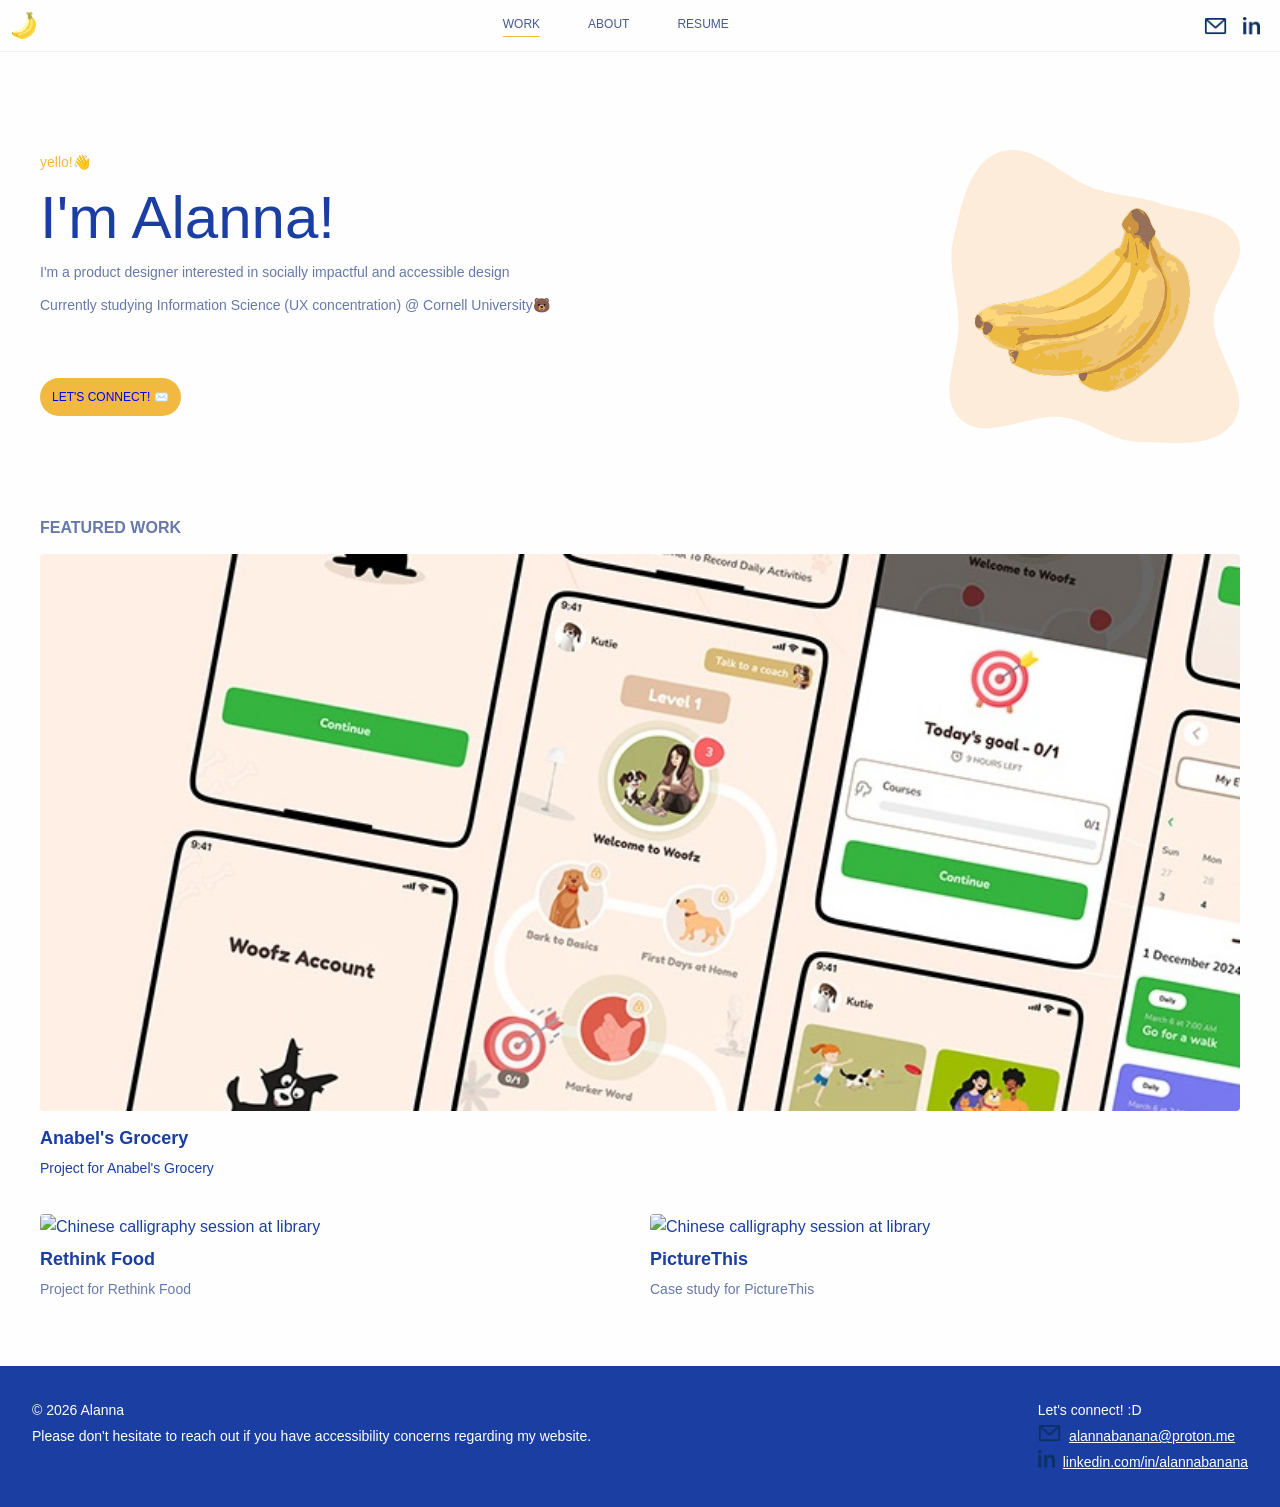
==== index.html @ ffa9540b "initial commit" ====
<!DOCTYPE html>
<html lang="en">

<head>
    <meta charset="UTF-8">
    <meta name="viewport" content="width=device-width, initial-scale=1.0">
    <title>Alanna's portfolio</title>
    <link rel="stylesheet" type="text/css" href="styles/site.css">
    <link rel="icon" href="images/logo.png">
</head>

<body>
    <header>
        <!-- Source: Alanna (original work) -->
        <div class="logo-hamburger">
            <a href="index.html">
                <picture>
                    <img src="images/logo.png" alt="banana logo">
                </picture>
            </a>

            <button id="hamburger" aria-label="Open nav menu">
                ☰
            </button>
        </div>

        <nav class="wide-row all-caps">
            <menu>
                <li class="on-page"><a href="index.html">Work</a></li>
                <li><a href="about.html">About</a></li>
                <li><a href="https://www.youtube.com/watch?v=dQw4w9WgXcQ">Resume</a></li>
            </menu>
        </nav>

        <div class="row">
            <!-- Source: Mail -->
            <a href="mailto:alannabanana@proton.me" class="contact">
                <picture><img src="images/mail-icon.png" alt="Mail" class="icon"></picture>
            </a>

            <!-- Source: Linkedin -->
            <a href="https://www.linkedin.com/in/alannabanana/" class="contact">
                <picture><img src="images/linkedin-icon.png" alt="LinkedIn" class="icon"></picture>
            </a>
        </div>
    </header>

    <main>
        <div id="intro" class="wide-row fill-gap cha-bottom-space">
            <div>
                <p class="blub">yello!👋</p>
                <h1>I'm Alanna!</h1>
                <p class="s-bottom-space">I'm a product designer interested in socially impactful and accessible design
                </p>
                <p class="cha-bottom-space">Currently studying Information Science (UX concentration) @ Cornell
                    University🐻
                </p>
                <p class="btn-bg all-caps"><a href="mailto:alannabanana@proton.me" class="button">Let's connect! ✉️</a>
                </p>
            </div>

            <div>
                <!-- Source: https://openverse.org/image/b1b69d27-8877-40a8-a528-dfd9793b844c -->
                <picture><img src="images/banana.png" alt="banana illustration">
                </picture>
            </div>
        </div>

        <section class="cha-bottom-space">
            <h2 class="all-caps">Featured work</h2>
            <div class="bottom-space project">
                <!-- Source: https://openverse.org/image/b1b69d27-8877-40a8-a528-dfd9793b844c -->
                <a href="anabelsgrocery.html">
                    <picture><img src="images/ag.jpg" alt="Chinese calligraphy session at library"></picture>
                    <h4>Anabel's Grocery</h4>
                    <p>Project for Anabel's Grocery</p>
                </a>
            </div>
            <div class="wide-row bottom-space">
                <div class="half-width project">
                    <!-- Source: https://openverse.org/image/b1b69d27-8877-40a8-a528-dfd9793b844c -->
                    <a href="#calligraphy-workshop-modal">
                        <picture><img src="images/scaled-calligraphy-workshop.jpg"
                                alt="Chinese calligraphy session at library"></picture>
                    </a>
                    <h4>Rethink Food</h4>
                    <p>Project for Rethink Food</p>
                </div>

                <div class="half-width project">
                    <!-- Source: https://openverse.org/image/b1b69d27-8877-40a8-a528-dfd9793b844c -->
                    <a href="#calligraphy-workshop-modal">
                        <picture><img src="images/scaled-calligraphy-workshop.jpg"
                                alt="Chinese calligraphy session at library"></picture>
                    </a>
                    <h4>PictureThis</h4>
                    <p>Case study for PictureThis</p>
                </div>
            </div>
    </main>

    <footer>
        <div class="wide-row fill-gap">
            <div class="left-align-text">
                <p>© 2026 Alanna</p>
                <p>Please don't hesitate to reach out if you have accessibility concerns regarding my website.</p>
            </div>

            <div class="left-align-text">
                <p>Let's connect! :D</p>
                <div>
                    <div class="left-align-text">
                        <!-- Source: Mail -->
                        <a href="mailto:alannabanana@proton.me" class="contact gap">
                            <picture><img src="images/mail-icon.png" alt="Mail" class="icon"></picture>
                            <p>alannabanana@proton.me</p>
                        </a>
                    </div>

                    <div class="left-align-text">
                        <!-- Source: Linkedin -->
                        <a href="https://www.linkedin.com/in/alannabanana/" class="contact gap">
                            <picture><img src="images/linkedin-icon.png" alt="LinkedIn" class="icon"></picture>
                            <p>linkedin.com/in/alannabanana</p>
                        </a>
                    </div>
                </div>
            </div>
        </div>
    </footer>

    <script src="scripts/jquery-3.7.1.js"></script>
    <script src="scripts/hamburger.js"></script>
</body>

</html>
---- styles/site.css ----
html {
    font-family: 'Ubuntu Sans', sans-serif;
    background-color: #FEFEFE;
}

body {
    margin: 0;
    padding: 0;
    line-height: 160%;
    color: #6779aa;
}

/* Header */
header {
    background-color: white;
    /* padding: 0 16px; */
    border-bottom: 1px solid #f3f0f0;

    background-color: #FEFEFE;
    backdrop-filter: blur(10px);
}

header picture img {
    max-width: 24px;
    display: block;
    margin: 0 auto;
}

header .contact {
    margin: 0 8px;
}

h1 {
    color: #1A3EA1;
    font-size: 60px;
    line-height: 1.4;
    margin: 0 auto;
    padding-bottom: 0;
    font-weight: normal;
    /* font-family: Cambria, Cochin, Georgia, Times, 'Times New Roman', serif; */
}

#hamburger {
    font-size: 30px;
    background: none;
    color: #475a8f;
    cursor: pointer;
    border: 0;
    transition: background-color 0.3s ease, color 0.3s ease;
}

#hamburger:hover {
    color: #F2B940;
}

.logo-hamburger {
    display: flex;
    justify-content: space-between;
    align-items: center;
}

/* General */
main {
    max-width: 1200px;
    margin: 0 auto;
    padding: 0 32px;
    padding-top: 50px;
}

#intro img {
    max-width: 300px;
}

h3,
h4,
h5 {
    margin-top: 16px;
    margin-bottom: 12px;
    /* font-family: Cambria, Cochin, Georgia, Times, 'Times New Roman', serif; */
}

h3 {
    /* font-size: 28px; */
}

main img {
    width: 100%;
    border-radius: 4px;
}

body p {
    font-size: 14px;
}

p {
    margin: 0;
}

.project h4 {
    font-size: 18px;
    color: #1A3EA1;
    margin-top: 8px;
    margin-bottom: 4px;
}

dl,
ul {
    font-size: 14px;
}

.blub {
    color: #F2B940;
}

.cha-bottom-space {
    margin-bottom: 64px;
}

.bottom-space {
    margin-bottom: 32px;
}

.s-bottom-space {
    margin-bottom: 8px;
}

.row {
    display: flex;
    flex-direction: row;
}

a:hover {
    color: #F2B940;
}

.btn-bg a:hover {
    color: #ffffff;
}

.project:hover {
    opacity: 0.8;
}

.on-page {
    text-decoration: 1px #F2B940 underline;
    text-underline-offset: 8px;
}

.btn-bg {
    margin: 8px 0;
    /* padding: 12px; */
}

.button {
    padding: 12px;
    text-decoration: none;
    background-color: #F2B940;
    border-radius: 20px;
    font-size: 12px;
}

.all-caps {
    text-transform: uppercase;
    font-size: 16px;
}

#resume li {
    list-style: none;
}

.hidden {
    display: none;
}

.accessible-hidden {
    position: absolute;
    left: -10000px;
    top: auto;
    width: 1px;
    height: 1px;
    overflow: hidden;
}

/* Navigation */
nav menu {
    list-style: none;
    padding: 0;
    margin: 0;
    display: flex;
    flex-direction: column;
    text-align: center;
    justify-content: center;
    font-size: 12px;
}


nav menu li {
    padding: 12px;
}

nav menu li a {
    text-decoration: none;
    display: block;
    transition: background-color 0.3s ease, color 0.3s ease;
    color: #475a8f;
}


/* Footer */
footer {
    background-color: #1A3EA1;
    color: #ffffff;
    padding: 32px;
}

.left-align-text {
    text-align: left;
}

footer a {
    color: #ffffff;
}

.contact {
    display: flex;
    flex-direction: row;
    /* gap: 8px; */
    justify-content: left;
    align-items: center;
}

.icon {
    height: 18px;
}

.gap {
    gap: 8px;
}

.contact a {
    display: flex;
    flex-direction: row;
    align-items: center;
}


/* Modal */
#modal {
    position: fixed;
    top: 0;
    left: 0;
    width: 100%;
    height: 100%;
    z-index: 1100;
    background-color: #00000080;
}

#modal-img,
#modal-content {
    position: fixed;
    top: 50%;
    left: 50%;
    max-width: 480px;
    height: 696px;
    width: 100%;
    transform: translate(-50%, -50%);
    border-radius: 4px;
    z-index: 1101;
}

#close-modal {
    position: absolute;
    top: 0;
    right: 0;
    font-size: 28px;
    color: #FFFFFF;
    background-color: #8B0000;
    border: none;
    padding: 8px;
    cursor: pointer;
    z-index: 1102;
}

#close-modal:hover {
    background-color: #F2B940;
}


.project a {
    text-decoration: none;
    color: #1A3EA1
}


@media (min-width: 900px) {

    /* Header */
    #hamburger {
        display: none;
    }

    header {
        display: flex;
        flex-direction: row;
        justify-content: space-between;
        padding: 12px;

        position: fixed;
        top: 0;
        left: 0;
        width: 100%;
        box-sizing: border-box;
        z-index: 1000;
    }

    /* Navigation */
    nav menu {
        display: flex;
        flex-direction: row;
    }

    nav menu li {
        margin: 0 20px;
        padding: 0 4px;
    }

    /* General */
    main {
        padding-top: 150px;
    }

    .half-width {
        width: 50%;
    }

    .wide-row {
        display: flex;
        flex-direction: row;
        gap: 20px;
    }

    .fill-gap {
        justify-content: space-between;
    }
}

@media (pointer: coarse) {

    #close-modal,
    .sign-up-link,
    .contact {
        padding: 8%;
    }

    .sign-up-link {
        padding: 12%;
    }

    a {
        font-size: 120%;
        padding: 8px 0;
    }

    nav menu li a {
        padding: 8% 0;
    }

    .socials {
        gap: 20px;
    }
}
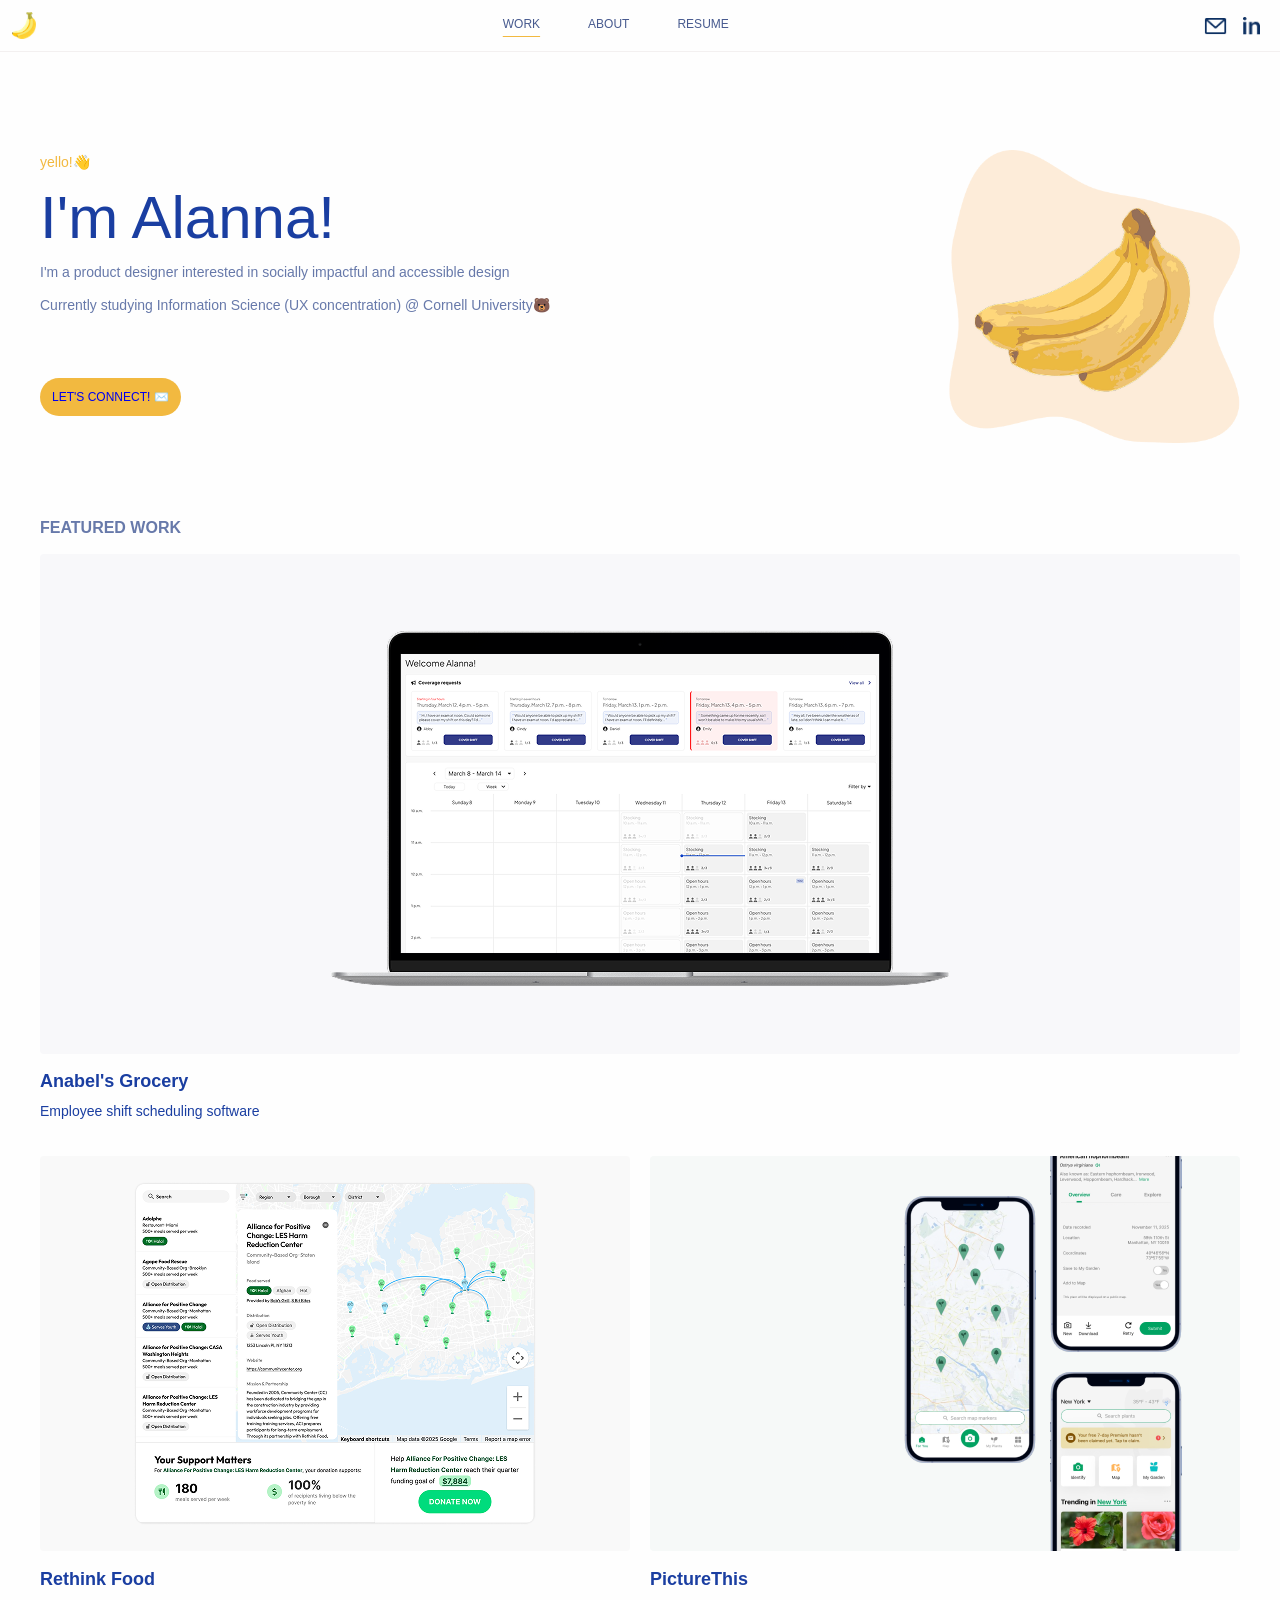
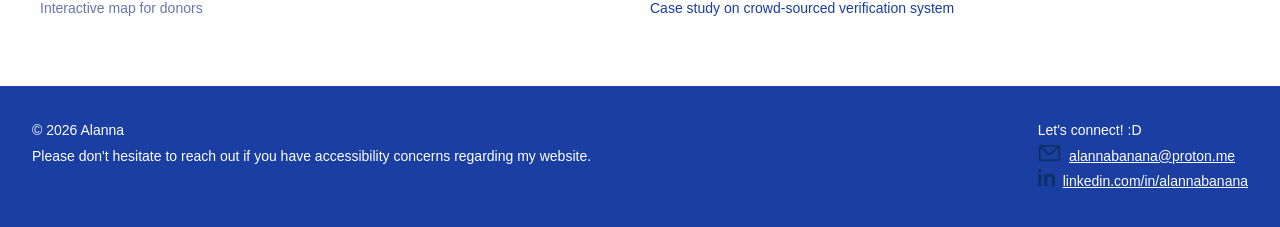
==== commit 19b20fd7: "project thumbnails" ====
--- a/index.html
+++ b/index.html
@@ -60,7 +60,7 @@
             </div>
 
             <div>
-                <!-- Source: https://openverse.org/image/b1b69d27-8877-40a8-a528-dfd9793b844c -->
+                <!-- Source: Alanna (original work) -->
                 <picture><img src="images/banana.png" alt="banana illustration">
                 </picture>
             </div>
@@ -69,32 +69,31 @@
         <section class="cha-bottom-space">
             <h2 class="all-caps">Featured work</h2>
             <div class="bottom-space project">
-                <!-- Source: https://openverse.org/image/b1b69d27-8877-40a8-a528-dfd9793b844c -->
-                <a href="anabelsgrocery.html">
-                    <picture><img src="images/ag.jpg" alt="Chinese calligraphy session at library"></picture>
+                <!-- Source: Alanna (original work) -->
+                <a href="anabels-grocery.html">
+                    <picture><img src="images/anabels-grocery.png" alt="Anabel's Grocery screens"></picture>
                     <h4>Anabel's Grocery</h4>
-                    <p>Project for Anabel's Grocery</p>
+                    <p>Employee shift scheduling software</p>
                 </a>
             </div>
             <div class="wide-row bottom-space">
                 <div class="half-width project">
-                    <!-- Source: https://openverse.org/image/b1b69d27-8877-40a8-a528-dfd9793b844c -->
-                    <a href="#calligraphy-workshop-modal">
-                        <picture><img src="images/scaled-calligraphy-workshop.jpg"
-                                alt="Chinese calligraphy session at library"></picture>
+                    <!-- Source: Alanna (original work) -->
+                    <a href="rethink-food.html">
+                        <picture><img src="images/rethink-food.png" alt="Rethink Food screens"></picture>
                     </a>
                     <h4>Rethink Food</h4>
-                    <p>Project for Rethink Food</p>
+                    <p>Interactive map for donors</p>
                 </div>
 
                 <div class="half-width project">
-                    <!-- Source: https://openverse.org/image/b1b69d27-8877-40a8-a528-dfd9793b844c -->
-                    <a href="#calligraphy-workshop-modal">
-                        <picture><img src="images/scaled-calligraphy-workshop.jpg"
-                                alt="Chinese calligraphy session at library"></picture>
+                    <!-- Source: Alanna (original work) -->
+                    <a href="picturethis.html">
+                        <picture><img src="images/picturethis.png" alt="PictureThis case study designs"></picture>
+
+                        <h4>PictureThis</h4>
+                        <p>Case study on crowd-sourced verification system</p>
                     </a>
-                    <h4>PictureThis</h4>
-                    <p>Case study for PictureThis</p>
                 </div>
             </div>
     </main>
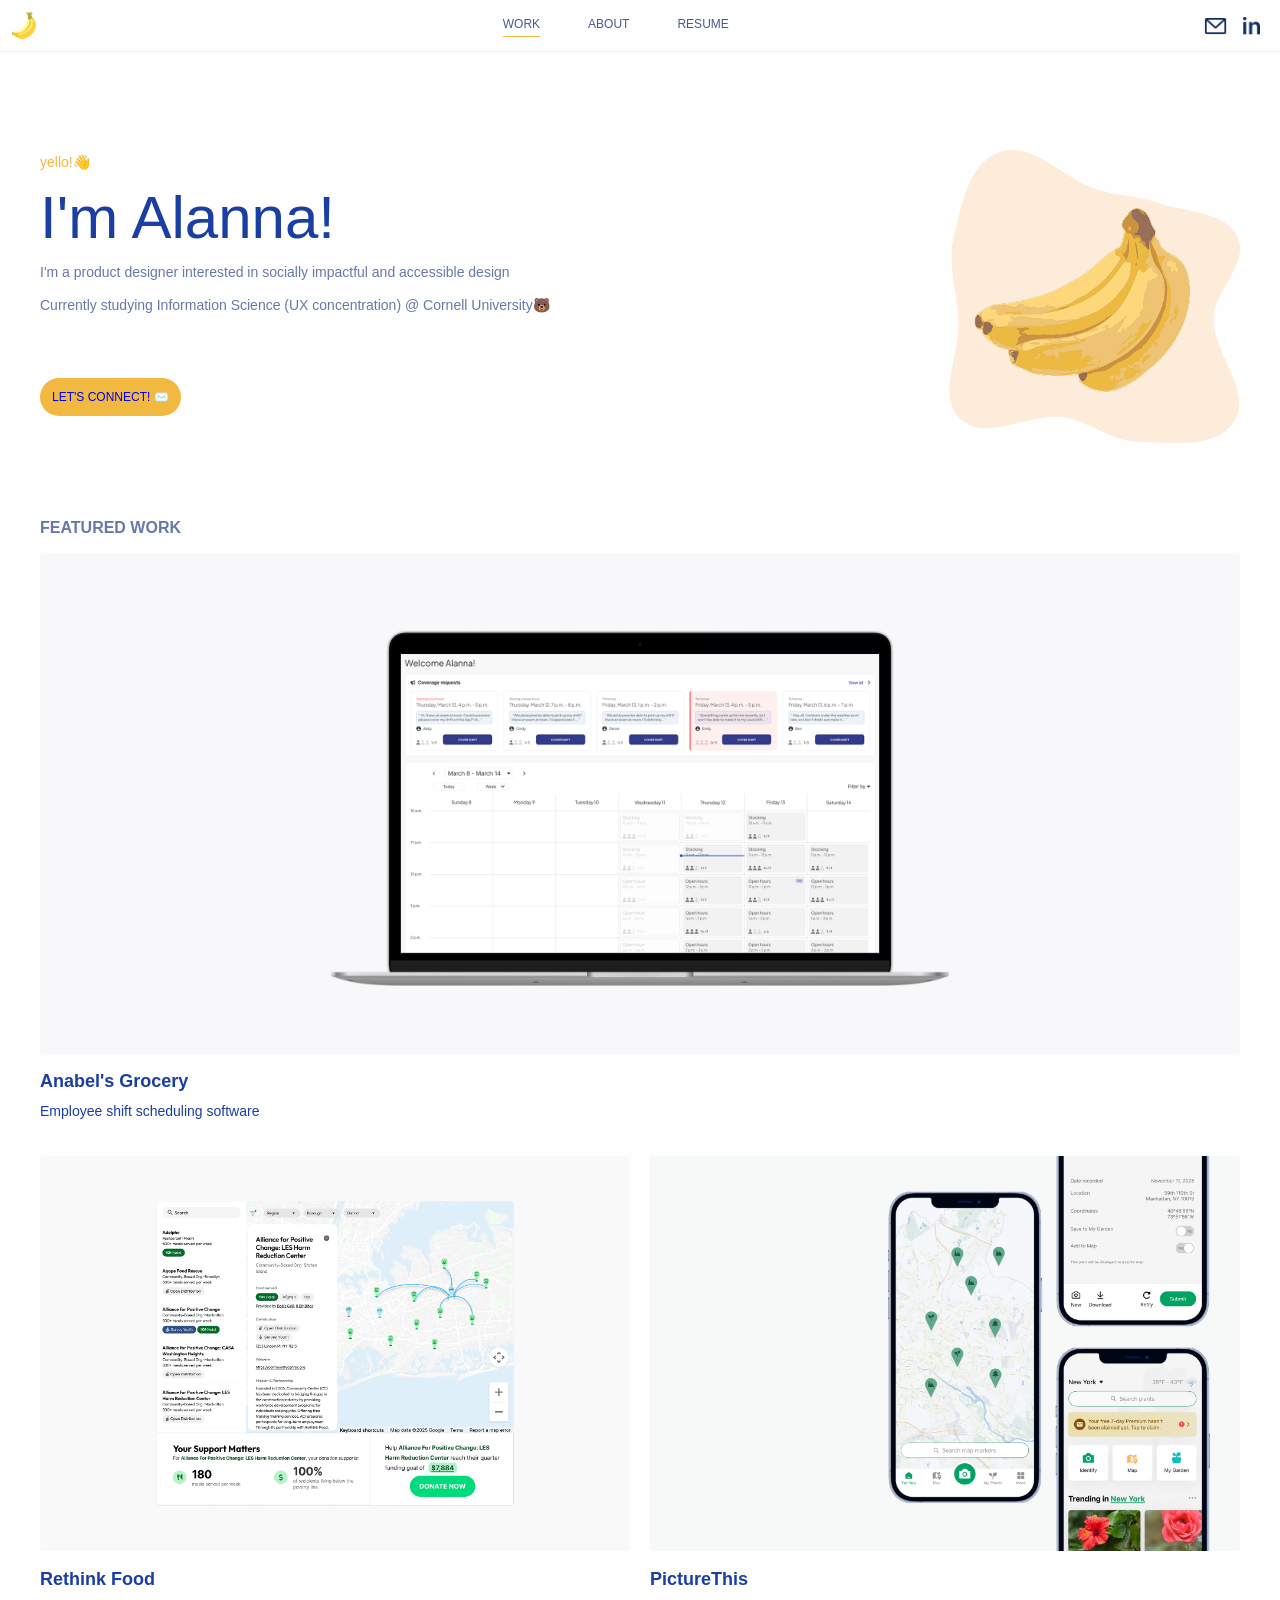
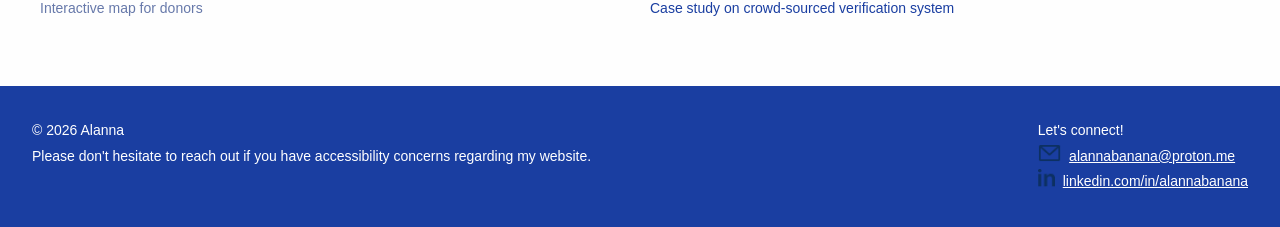
==== commit 4bc0729d: "improved project thumbnail quality" ====
--- a/index.html
+++ b/index.html
@@ -106,7 +106,7 @@
             </div>
 
             <div class="left-align-text">
-                <p>Let's connect! :D</p>
+                <p>Let's connect!</p>
                 <div>
                     <div class="left-align-text">
                         <!-- Source: Mail -->
